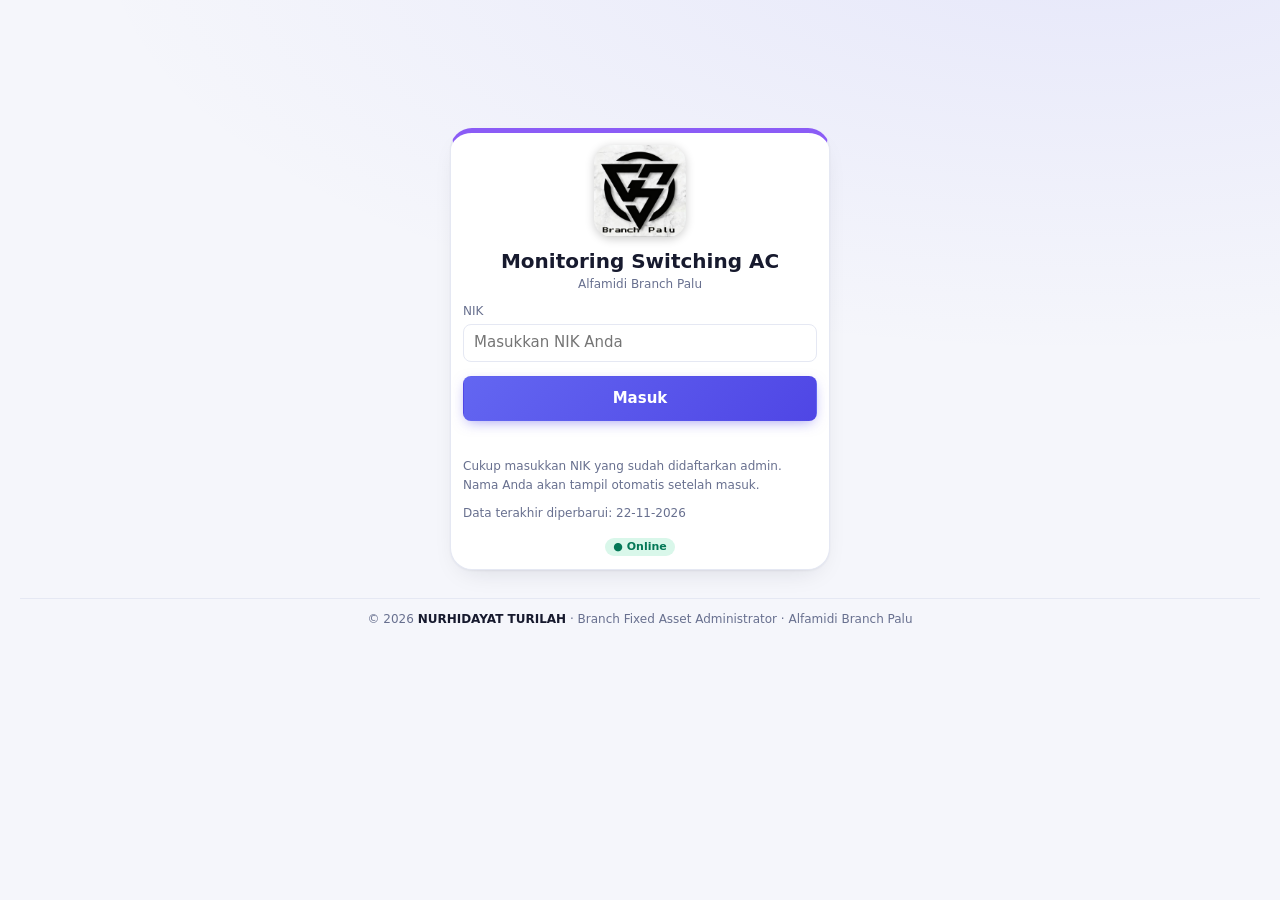
==== index.html @ fd832953 "Add files via upload update" ====
<!doctype html><html lang="id"><head><meta charset="utf-8"><meta name="viewport" content="width=device-width, initial-scale=1, viewport-fit=cover"><link rel="icon" href="assets/logo.png"><link rel="manifest" href="manifest.webmanifest"><meta name="theme-color" content="#312e81"><link rel="apple-touch-icon" href="assets/icon-192.png"><link rel="stylesheet" href="assets/style.css"><meta name="robots" content="noindex"><title>Monitoring Switching AC – Alfamidi Palu</title></head><body><div class="w">
<div id="login" class="card login"><img class="logo" src="assets/logo.png" alt="Logo Branch Palu"><h1>Monitoring Switching AC<small>Alfamidi Branch Palu</small></h1>
<label for="nik">NIK</label><input id="nik" inputmode="numeric" autocomplete="username" autocapitalize="off" spellcheck="false" placeholder="Masukkan NIK Anda">
<button id="go">Masuk</button><div class="err" id="err"></div>
<div class="hint" style="margin-top:10px">Cukup masukkan NIK yang sudah didaftarkan admin. Nama Anda akan tampil otomatis setelah masuk.</div>
<div class="hint" id="upd" style="margin-top:6px"></div><div class="bn" id="mode" hidden>🧪 <b>Mode uji coba offline</b>: data dibaca dari berkas <code>data/offline.js</code>, jadi tidak perlu internet.</div>
<div style="text-align:center;margin-top:12px"><span class="net pl g">● Online</span> <button class="s pasang" hidden style="width:auto;margin:0 0 0 6px;padding:3px 10px;font-size:12px">⬇ Pasang aplikasi</button></div></div>
<div id="app" hidden><header><div class="brand"><img class="logo" src="assets/logo.png" alt="Logo Branch Palu"><h1>Monitoring Switching AC<small><span id="who">Alfamidi Branch Palu</span></small></h1></div><div class="ctl"><span class="net pl g">● Online</span><button class="s pasang" hidden>⬇ Pasang</button><select id="bln"></select><select id="thn"></select><button class="s" onclick="location.reload()">Keluar</button></div></header>
<div class="info" id="inf"></div><div class="gf" id="gf"></div><nav class="tabs" id="tb"></nav><main id="mn"></main></div>
<footer class="ft">© 2026 <b>NURHIDAYAT TURILAH</b> · Branch Fixed Asset Administrator · Alfamidi Branch Palu</footer></div>
<script src="assets/pwa.js"></script><script src="assets/lib.js"></script><script src="assets/dashboard.js"></script>
<script>
var IDX=null;function g(id){return document.getElementById(id)}
function setErr(m){g('err').textContent=m||''}
function loadOffline(){return new Promise(function(ok){if(window.OFFLINE)return ok(window.OFFLINE);var s=document.createElement('script');s.src='data/offline.js';s.onload=function(){ok(window.OFFLINE||null)};s.onerror=function(){ok(null)};document.head.appendChild(s)})}
function b64buf(s){var b=atob(s),u=new Uint8Array(b.length);for(var i=0;i<b.length;i++)u[i]=b.charCodeAt(i);return u.buffer}
if(!(window.crypto&&crypto.subtle&&window.CompressionStream))setErr('Browser Anda belum mendukung fitur yang dibutuhkan. Coba buka lewat alamat https:// (GitHub Pages) memakai Chrome, Edge, atau Safari versi terbaru.');
fetch('data/index.json?t='+Date.now()).then(function(r){if(!r.ok)throw 0;return r.json()}).then(function(i){IDX=i;g('upd').textContent='Data terakhir diperbarui: '+i.updated})
 .catch(function(){return loadOffline().then(function(o){IDX={updated:o?o.updated:'-'};if(o){g('mode').hidden=false;g('upd').textContent='Data terakhir diperbarui: '+o.updated}else if(location.protocol==='file:')setErr('Mode file lokal: letakkan data/offline.js (unduh dari halaman admin, tombol Paket uji offline).')})});
async function ambil(id){
 try{var r=await fetch('data/u-'+id+'.bin?t='+Date.now());if(r.status===404)return null;if(r.ok)return r.arrayBuffer()}catch(e){}
 var o=await loadOffline();if(!o)throw new Error(location.protocol==='file:'?'Mode file lokal: letakkan data/offline.js (unduh dari halaman admin, tombol Paket uji offline).':navigator.onLine?'Data belum bisa dimuat. Coba cek sinyal Anda, lalu ulangi sebentar lagi.':'Anda sedang offline, sedangkan NIK ini belum pernah dipakai di perangkat ini. Sambungkan internet sekali untuk login pertama; setelah itu aplikasi bisa dibuka tanpa internet.');
 g('mode').hidden=false;var b=o.files[id];return b?b64buf(b):null}
async function masuk(){
 setErr('');var nik=normNik(g('nik').value);if(!nik){setErr('Masukkan NIK Anda dulu ya.');return}
 g('go').disabled=true;g('go').textContent='Sebentar, sedang memeriksa…';
 try{var uk=await userKey(nik),buf=await ambil(await keyId(uk));
  if(!buf)throw new Error('NIK ini belum terdaftar. Coba cek lagi angkanya, atau minta admin untuk mendaftarkannya dan melakukan Publikasi.');
  var d=await unsealK(buf,uk,'NIK ini belum terdaftar. Coba cek lagi angkanya.');
  try{localStorage.lastNik=nik}catch(e){}
  g('login').hidden=true;g('app').hidden=false;g('who').textContent='Halo, '+d.label+(d.jabatan?' · '+d.jabatan:'')+' · NIK '+nik+' · diperbarui '+((IDX&&IDX.updated)||'-');startDash(d)}
 catch(e){setErr(e.message||'Gagal masuk.')}
 g('go').disabled=false;g('go').textContent='Masuk'}
try{g('nik').value=localStorage.lastNik||''}catch(e){}
g('go').onclick=masuk;g('nik').onkeydown=function(e){if(e.key==='Enter')masuk()};
</script></body></html>
---- assets/style.css ----
:root{--bg:#f3f5f9;--cd:#fff;--tx:#1b2430;--mu:#657084;--bd:#e2e7ef;--pr:#0b5cab;--g:#15803d;--gb:#dcfce7;--y:#a16207;--yb:#fef3c7;--r:#b91c2c;--rb:#fee2e2;--b:#1d4ed8;--bb:#dbeafe;--n:#64748b;--nb:#eef1f6;
color-scheme:light;box-sizing:border-box;padding-top:env(safe-area-inset-top,0px);padding-bottom:env(safe-area-inset-bottom,0px)}
html{scroll-padding-top:env(safe-area-inset-top,0px)}
@media(prefers-color-scheme:dark){:root:not([data-theme=light]){--bg:#0f1520;--cd:#18202d;--tx:#e6ebf3;--mu:#9aa6ba;--bd:#2a3445;--pr:#6db0ff;--g:#4ade80;--gb:#14351f;--y:#fbbf24;--yb:#3a2d0c;--r:#fca5a5;--rb:#3d1519;--b:#93c5fd;--bb:#172a4a;--n:#9aa6ba;--nb:#222b3a;color-scheme:dark}}
:root[data-theme=dark]{--bg:#0f1520;--cd:#18202d;--tx:#e6ebf3;--mu:#9aa6ba;--bd:#2a3445;--pr:#6db0ff;--g:#4ade80;--gb:#14351f;--y:#fbbf24;--yb:#3a2d0c;--r:#fca5a5;--rb:#3d1519;--b:#93c5fd;--bb:#172a4a;--n:#9aa6ba;--nb:#222b3a;color-scheme:dark}
*{box-sizing:border-box}body{margin:0;background:var(--bg);color:var(--tx);font:14px/1.45 system-ui,-apple-system,"Segoe UI",Roboto,sans-serif}
.w{max-width:1280px;margin:0 auto;padding:16px}
header{display:flex;flex-wrap:wrap;gap:12px;align-items:center;justify-content:space-between;margin-bottom:12px}
h1{font-size:20px;margin:0}h1 small{display:block;font-size:12px;font-weight:400;color:var(--mu)}
h2{font-size:15px;margin:22px 0 8px}
.ctl{display:flex;flex-wrap:wrap;gap:8px;align-items:center}
select,input,button,.btn{font:inherit;color:var(--tx);background:var(--cd);border:1px solid var(--bd);border-radius:8px;padding:7px 10px}
button,.btn{cursor:pointer;background:var(--pr);color:#fff;border-color:var(--pr);font-weight:600}
[data-theme=dark] button,[data-theme=dark] .btn{color:#06101f}
@media(prefers-color-scheme:dark){:root:not([data-theme=light]) button,:root:not([data-theme=light]) .btn{color:#06101f}}
button.s{background:var(--cd);color:var(--tx);border-color:var(--bd);font-weight:400}
.info{background:var(--cd);border:1px solid var(--bd);border-radius:10px;padding:10px 12px;color:var(--mu);margin-bottom:12px}
.info b{color:var(--tx)}
.tabs{display:flex;gap:4px;overflow-x:auto;border-bottom:1px solid var(--bd);margin-bottom:14px}
.tabs button{background:none;border:0;border-bottom:3px solid transparent;border-radius:0;color:var(--mu);padding:9px 14px;white-space:nowrap}
.tabs button.on{color:var(--pr);border-bottom-color:var(--pr)}
.kp{display:grid;grid-template-columns:repeat(auto-fit,minmax(150px,1fr));gap:10px}
.k{background:var(--cd);border:1px solid var(--bd);border-radius:12px;padding:12px;border-top:4px solid var(--n)}
.k.g{border-top-color:var(--g)}.k.y{border-top-color:var(--y)}.k.r{border-top-color:var(--r)}.k.b{border-top-color:var(--b)}
.k span{font-size:12px;color:var(--mu)}.k strong{display:block;font-size:26px;line-height:1.2}.k em{font-style:normal;font-size:11px;color:var(--mu)}
.card{background:var(--cd);border:1px solid var(--bd);border-radius:12px;padding:12px}
.sc{overflow-x:auto;background:var(--cd);border:1px solid var(--bd);border-radius:12px}
table{border-collapse:collapse;width:100%;min-width:560px}
th,td{padding:7px 9px;text-align:left;border-bottom:1px solid var(--bd);vertical-align:top}
th{font-size:12px;color:var(--mu);background:var(--nb);white-space:nowrap}
tr:last-child td{border-bottom:0}tr.tot td{font-weight:700;background:var(--nb)}
.pl,.ch{display:inline-block;border-radius:999px;padding:1px 9px;font-size:12px;font-weight:600;white-space:nowrap}
.pl.g,.ch.g{background:var(--gb);color:var(--g)}.pl.y,.ch.y{background:var(--yb);color:var(--y)}.pl.r,.ch.r{background:var(--rb);color:var(--r)}.pl.b,.ch.b{background:var(--bb);color:var(--b)}.pl.n,.ch.n{background:var(--nb);color:var(--n)}
.ch{min-width:34px;text-align:center;border-radius:6px}
.st{display:flex;height:16px;border-radius:8px;overflow:hidden;background:var(--nb)}.st i{display:block}
.lg{display:flex;flex-wrap:wrap;gap:12px;font-size:12px;color:var(--mu);margin-top:6px}.lg i{display:inline-block;width:10px;height:10px;border-radius:3px;margin-right:4px}
.an li{margin:5px 0}.two{display:grid;grid-template-columns:repeat(auto-fit,minmax(320px,1fr));gap:12px}
.fl{display:flex;flex-wrap:wrap;gap:8px;margin-bottom:10px}.fl input{min-width:200px}
.hint{color:var(--mu);font-size:12px;margin:4px 0 10px}
.set{display:grid;grid-template-columns:repeat(auto-fit,minmax(260px,1fr));gap:10px}.set label{display:block;font-size:12px;color:var(--mu)}.set input,.set select{width:100%;margin-top:3px;color:var(--tx)}
svg text{fill:var(--mu);font-size:11px}
.gf{display:grid;grid-template-columns:repeat(auto-fit,minmax(150px,1fr));gap:8px;margin-bottom:12px;background:var(--cd);border:1px solid var(--bd);border-radius:10px;padding:10px}.gf label{font-size:11px;color:var(--mu)}.gf select{width:100%;margin-top:2px}
th[data-sort]{cursor:pointer;user-select:none}th.as::after{content:" ▲"}th.ds::after{content:" ▼"}
tbody tr[data-code]{cursor:pointer}tbody tr[data-code]:hover{background:var(--nb)}
.mod{position:fixed;inset:0;background:#0008;display:flex;align-items:flex-end;justify-content:center;z-index:20}.mod>div{background:var(--bg);width:min(900px,100%);max-height:88vh;overflow:auto;border-radius:16px 16px 0 0;padding:16px 16px calc(16px + env(safe-area-inset-bottom,0px))}
@media(max-width:700px){.w{padding:10px}h1{font-size:17px}.ctl>*{flex:1 1 45%;text-align:center}.tabs button{padding:11px 12px}.k strong{font-size:22px}.kp{grid-template-columns:repeat(2,1fr)}.two{grid-template-columns:1fr}
.sc{border:0;background:none;overflow:visible}table{min-width:0}table,thead,tbody,tr,td{display:block}thead{display:none}
tr{background:var(--cd);border:1px solid var(--bd);border-radius:10px;margin-bottom:8px;padding:6px 10px}td{border:0;padding:3px 0;display:flex;justify-content:space-between;gap:12px;text-align:right}td::before{content:attr(data-l);color:var(--mu);font-size:12px;text-align:left;flex:0 0 42%}tr.tot{background:var(--nb)}.fl select,.fl input{flex:1 1 45%}}

.login{max-width:380px;margin:12vh auto 0}.login label{display:block;font-size:12px;color:var(--mu);margin:10px 0 3px}.login select,.login input{width:100%}.login button{width:100%;margin-top:14px;padding:11px}
.err{color:var(--r);font-size:13px;min-height:18px;margin-top:8px}
details.card{margin-bottom:14px}details summary{cursor:pointer;font-weight:600}.row{display:grid;grid-template-columns:repeat(auto-fit,minmax(220px,1fr));gap:10px;margin:10px 0}.row label{font-size:12px;color:var(--mu)}.row input{width:100%;margin-top:3px}
pre#log{background:var(--nb);border-radius:8px;padding:8px;max-height:180px;overflow:auto;font-size:12px;white-space:pre-wrap}

/* ===== Tema Branch Palu: biru-navy + teal, aksen amber ===== */
:root{--bg:#eef3f8;--cd:#fff;--tx:#12263f;--mu:#5a6b80;--bd:#dbe4ee;--pr:#0e7490;--nb:#eaf1f7;--hd:linear-gradient(115deg,#0a1a33,#0f3358 55%,#0e7490)}
@media(prefers-color-scheme:dark){:root:not([data-theme=light]){--bg:#0a111d;--cd:#121c2d;--tx:#e5edf7;--mu:#93a4bb;--bd:#22304a;--pr:#38bdf8;--nb:#192639;--hd:linear-gradient(115deg,#060d19,#0b2540 55%,#0b5a73)}}
body{background:var(--bg) linear-gradient(180deg,rgba(14,116,144,.10),transparent 280px) no-repeat}
header{background:var(--hd);color:#fff;border-radius:16px;padding:14px 16px;box-shadow:0 6px 18px rgba(10,26,51,.18)}
header h1{color:#fff}header h1 small{color:#b9d3e6}
header select{background:#fff;color:#12263f;border-color:transparent}
header button.s{background:rgba(255,255,255,.14);color:#fff;border-color:rgba(255,255,255,.4)}
.brand{display:flex;gap:12px;align-items:center}.logo{width:54px;height:54px;border-radius:12px;background:#fff;object-fit:cover;box-shadow:0 0 0 2px rgba(255,255,255,.4);flex:none}
.tabs{border-bottom:0;gap:6px;padding:2px 0 8px}
.tabs button{border:1px solid var(--bd);border-radius:999px;background:var(--cd);color:var(--tx);padding:7px 14px}
.tabs button.on{background:var(--pr);color:#fff;border-color:var(--pr)}
@media(prefers-color-scheme:dark){:root:not([data-theme=light]) .tabs button.on{color:#06101f}}
.k,.card,.sc,.info,.gf{box-shadow:0 1px 3px rgba(18,38,63,.07)}
.k strong{color:var(--tx)}h2{color:var(--pr);border-left:4px solid #f59e0b;padding-left:8px}
th{background:var(--nb);color:var(--tx)}
button,.btn{box-shadow:0 1px 2px rgba(0,0,0,.15)}
textarea{font:inherit;color:var(--tx);background:var(--cd);border:1px solid var(--bd);border-radius:8px;padding:8px}
.bn{background:var(--yb);color:var(--tx);border:1px solid var(--y);border-left-width:5px;border-radius:10px;padding:10px 12px;margin:8px 0 12px}.bn hr{border:0;border-top:1px dashed var(--y)}
.ft{text-align:center;color:var(--mu);font-size:12px;margin:28px 0 8px;padding-top:12px;border-top:1px solid var(--bd)}.ft b{color:var(--tx)}
.login{border-top:5px solid #f59e0b}.login .logo{width:92px;height:92px;display:block;margin:0 auto 10px;border-radius:18px;box-shadow:0 2px 10px rgba(0,0,0,.2)}.login h1{text-align:center}.login h1 small{text-align:center}
.pw{position:relative}.pw button{position:absolute;right:4px;top:3px;width:auto;margin:0;padding:6px 10px;background:none;color:var(--pr);box-shadow:none;border:0}
@media(max-width:700px){header .brand{width:100%}header .ctl{width:100%}}

.ac{display:grid;grid-template-columns:1fr 1.5fr 1fr auto;gap:8px;align-items:end;padding:10px;border:1px solid var(--bd);border-radius:10px;margin:8px 0;background:var(--nb)}.ac label{font-size:11px;color:var(--mu);display:block}.ac input{width:100%}.ac .fl{margin:0}
@media(max-width:700px){.ac{grid-template-columns:1fr}}

/* ===== Responsif semua ukuran layar ===== */
html{-webkit-text-size-adjust:100%;text-size-adjust:100%}
body{font-size:clamp(13px,.3vw + 12px,15px)}
.w{max-width:1480px;padding:clamp(10px,2vw,20px);padding-left:max(clamp(10px,2vw,20px),env(safe-area-inset-left));padding-right:max(clamp(10px,2vw,20px),env(safe-area-inset-right))}
@media(min-width:1500px){body{font-size:16px}}
@media(min-width:701px) and (max-width:1100px){th,td{padding:6px 7px;font-size:13px}.two{grid-template-columns:1fr}}
@media(max-width:420px){h1{font-size:16px}.logo{width:44px;height:44px}.k{padding:9px}.k strong{font-size:20px}.tabs button{padding:8px 11px;font-size:13px}.gf{grid-template-columns:1fr 1fr}}
@media(pointer:coarse){button,select,input,.btn{min-height:44px}.tabs button{min-height:40px}}
@media(max-height:480px) and (orientation:landscape){header{padding:8px 12px}.login{margin:2vh auto 0}.mod>div{max-height:94vh}}
.mod>div{max-height:88vh;max-height:88dvh}.net{font-size:11px;padding:1px 8px}
@media print{.tabs,.gf,.ctl,.ft,.fl,.pasang,button{display:none!important}body{background:#fff}header{box-shadow:none}.sc{overflow:visible}}
@media(prefers-reduced-motion:reduce){*{transition:none!important;animation:none!important}}

.ac{grid-template-columns:1.2fr .9fr 1.1fr 1.5fr auto}
@media(max-width:1100px){.ac{grid-template-columns:1fr 1fr}.ac .fl{grid-column:1/-1}}
@media(max-width:700px){.ac{grid-template-columns:1fr}}

/* ===== Panel admin modern ===== */
.row label.btn,label.btn{color:#fff;font-size:inherit;margin:0}
@media(prefers-color-scheme:dark){:root:not([data-theme=light]) .row label.btn,:root:not([data-theme=light]) label.btn{color:#06101f}}
label.btn.alt{background:var(--cd);color:var(--tx)!important;border-color:var(--bd);font-weight:500}
.stats{display:grid;grid-template-columns:repeat(auto-fit,minmax(210px,1fr));gap:12px;margin-bottom:14px}
.stat{display:flex;gap:12px;align-items:center;background:var(--cd);border:1px solid var(--bd);border-radius:14px;padding:12px 14px;box-shadow:0 1px 3px rgba(18,38,63,.07)}
.stat .ic{font-size:22px;width:46px;height:46px;flex:none;border-radius:12px;display:grid;place-items:center;background:linear-gradient(135deg,rgba(14,116,144,.18),rgba(245,158,11,.22))}
.stat small{display:block;color:var(--mu);font-size:11px;text-transform:uppercase;letter-spacing:.05em}.stat b{display:block;font-size:17px;line-height:1.25;word-break:break-word}.stat em{font-style:normal;font-size:11px;color:var(--mu)}
.pnav{display:flex;gap:4px;overflow-x:auto;padding:6px;background:var(--cd);border:1px solid var(--bd);border-radius:14px;margin-bottom:14px;box-shadow:0 1px 3px rgba(18,38,63,.07)}
.pnav button{background:none;color:var(--mu);border:0;border-radius:10px;padding:10px 16px;white-space:nowrap;box-shadow:none;font-weight:600}
.pnav button:hover{background:var(--nb)}.pnav button.on{background:var(--pr);color:#fff;box-shadow:0 2px 8px rgba(14,116,144,.35)}
@media(prefers-color-scheme:dark){:root:not([data-theme=light]) .pnav button.on{color:#06101f}}
.panel{background:var(--cd);border:1px solid var(--bd);border-radius:16px;padding:18px;margin-bottom:14px;box-shadow:0 1px 3px rgba(18,38,63,.07)}.panel h2{margin-top:0}
.drop{display:flex;flex-direction:column;align-items:center;gap:6px;text-align:center;border:2px dashed var(--pr);border-radius:16px;padding:36px 16px;cursor:pointer;background:var(--nb);transition:background .15s,transform .15s}
.drop:hover,.drop.over{background:rgba(14,116,144,.14);transform:translateY(-1px)}.drop .big{font-size:40px;line-height:1}.drop b{font-size:16px;color:var(--tx)}.drop small{color:var(--mu)}
.chk{list-style:none;margin:8px 0 0;padding:0}.chk li{display:flex;gap:8px;padding:8px 0;border-bottom:1px solid var(--bd)}.chk li:last-child{border:0}
.gf input[type=search]{width:100%;margin-top:2px}.gc{display:flex;gap:10px;align-items:end;flex-wrap:wrap;grid-column:1/-1;color:var(--mu);font-size:12px}
@media(min-width:900px){.gc{grid-column:auto}}
@media(max-width:700px){.pnav button{padding:9px 12px}.stat{padding:10px}.panel{padding:14px}.drop{padding:26px 12px}}

/* ===== Palet 2026: indigo-violet + teal, permukaan lembut, kartu "bento" ===== */
:root{--bg:#f5f6fb;--cd:#fff;--tx:#171a2e;--mu:#68708f;--bd:#e5e8f3;--pr:#4f46e5;--nb:#eff1fa;
--g:#047857;--gb:#d9f7ea;--y:#b45309;--yb:#fdf0cf;--r:#be123c;--rb:#ffe3e8;--b:#4338ca;--bb:#e3e7ff;--n:#667085;
--hd:radial-gradient(900px 320px at 8% -50%,rgba(167,139,250,.6),transparent),radial-gradient(700px 260px at 100% 0,rgba(45,212,191,.38),transparent),linear-gradient(120deg,#1e1b4b,#312e81 62%,#3730a3);
--sh:0 1px 2px rgba(23,26,46,.05),0 10px 28px -14px rgba(23,26,46,.18)}
@media(prefers-color-scheme:dark){:root:not([data-theme=light]){--bg:#0b0d1a;--cd:#13162a;--tx:#e9ebf8;--mu:#9aa0c0;--bd:#252a47;--pr:#818cf8;--nb:#1a1e37;
--g:#34d399;--gb:#0e3a2c;--y:#fbbf24;--yb:#3a2b0a;--r:#fb7185;--rb:#451326;--b:#a5b4fc;--bb:#222a5e;--n:#9aa0c0;
--hd:radial-gradient(900px 320px at 8% -50%,rgba(129,140,248,.4),transparent),radial-gradient(700px 260px at 100% 0,rgba(45,212,191,.22),transparent),linear-gradient(120deg,#0b0d1a,#1b1a47 62%,#26236b);--sh:0 10px 28px -14px rgba(0,0,0,.6)}}
body{background:var(--bg) radial-gradient(1000px 420px at 85% -10%,rgba(99,102,241,.10),transparent) no-repeat;font-family:Inter,"Segoe UI Variable","Segoe UI",system-ui,-apple-system,Roboto,sans-serif;font-variant-numeric:tabular-nums}
header{background:var(--hd);border-radius:22px;box-shadow:var(--sh)}
.card,.sc,.info,.gf,.panel,.stat,.pnav{border-radius:18px;box-shadow:var(--sh)}
.tabs button{border-radius:999px;font-weight:600}.tabs button:hover{border-color:var(--pr)}
.cnt{background:var(--rb);color:var(--r);border-radius:999px;padding:0 7px;font-size:11px;margin-left:6px;font-weight:700}.tabs button.on .cnt{background:rgba(255,255,255,.25);color:inherit}
.k{border:1px solid var(--bd);border-radius:20px;padding:16px 16px 14px 20px;position:relative;overflow:hidden;box-shadow:var(--sh);background:var(--cd)}
.k.g,.k.y,.k.r,.k.b{border-top-color:var(--bd)}
.k::before{content:"";position:absolute;left:0;top:0;bottom:0;width:5px;background:var(--kc,var(--n))}
.k.g{--kc:var(--g);background:linear-gradient(135deg,var(--gb),var(--cd) 62%)}.k.y{--kc:var(--y);background:linear-gradient(135deg,var(--yb),var(--cd) 62%)}.k.r{--kc:var(--r);background:linear-gradient(135deg,var(--rb),var(--cd) 62%)}.k.b{--kc:var(--b)}
.k span{font-weight:600;color:var(--mu);font-size:12.5px}.k strong{font-size:32px;letter-spacing:-.025em;margin:2px 0}.k em{font-size:12px}
.bar{height:7px;border-radius:99px;background:rgba(102,112,133,.18);margin:8px 0 6px;overflow:hidden}.bar i{display:block;height:100%;border-radius:99px;background:var(--kc,var(--pr))}
.kp{gap:14px}.k4{grid-template-columns:repeat(4,minmax(0,1fr))}
@media(max-width:900px){.k4{grid-template-columns:repeat(2,minmax(0,1fr))}.kp{gap:10px}}
h2{color:var(--tx);border-left:0;padding-left:0;display:flex;align-items:center;gap:9px;font-size:16px;letter-spacing:-.01em;margin:26px 0 10px}
h2::before{content:"";width:5px;height:1.05em;border-radius:5px;background:linear-gradient(#6366f1,#2dd4bf)}.panel h2{margin-top:0}
.hint{line-height:1.55}
th{background:var(--nb);color:var(--mu);font-weight:700;letter-spacing:.02em}tbody tr:hover td{background:var(--nb)}
.pl,.ch{font-weight:650}
.btn:not(.alt),#go,#pub,#mw{background-image:linear-gradient(135deg,#6366f1,#4f46e5);border-color:transparent;box-shadow:0 4px 14px -4px rgba(79,70,229,.55)}
@media(prefers-color-scheme:dark){:root:not([data-theme=light]) .btn:not(.alt),:root:not([data-theme=light]) #go,:root:not([data-theme=light]) #pub,:root:not([data-theme=light]) #mw{background-image:linear-gradient(135deg,#a5b4fc,#818cf8);box-shadow:none}}
.pnav button.on{background-image:linear-gradient(135deg,#6366f1,#4f46e5)}
.login{border-top:5px solid #8b5cf6;border-radius:22px}
.drop{border-color:#8b5cf6;background:var(--nb)}.drop:hover,.drop.over{background:rgba(99,102,241,.12)}
.stat .ic{background:linear-gradient(135deg,rgba(99,102,241,.2),rgba(45,212,191,.25))}
.bn{border-radius:14px}

.k2{grid-template-columns:repeat(2,minmax(0,1fr))}
.ctl .net,.ctl .pasang{flex:0 0 auto}
@media(max-width:700px){.gf>div:first-child{grid-column:1/-1}.ctl .net{align-self:center}}
#bln:empty,#thn:empty{display:none}

.seg{display:flex;gap:4px;padding:4px;background:var(--nb);border-radius:12px;margin:4px 0 8px}.seg button{flex:1;margin:0;width:auto;background:none;color:var(--mu);border:0;box-shadow:none;border-radius:9px;padding:8px;font-weight:600}.seg button.on{background:var(--cd);color:var(--tx);box-shadow:0 1px 4px rgba(23,26,46,.15)}
.ac .fl{flex-wrap:wrap;align-items:center}.ac .pl{margin-right:4px}
.kode{font:12px/1.4 ui-monospace,Menlo,Consolas,monospace;word-break:break-all;width:100%}

.split{display:grid;grid-template-columns:minmax(280px,360px) 1fr;gap:20px;align-items:start}@media(max-width:900px){.split{grid-template-columns:1fr}}
.addbox{padding:18px}.addbox h2{margin-top:0}.addbox label{display:block;font-size:12.5px;color:var(--mu);margin:14px 0 5px;font-weight:700}.addbox input,.addbox select{width:100%}.addbox .fl{margin-top:16px}
.split .ac{grid-template-columns:1fr 1fr;gap:10px 12px}.split .ac .fl{grid-column:1/-1}
@media(max-width:560px){.split .ac{grid-template-columns:1fr}}

.split .ac .wide{grid-column:1/-1}

/* ===== Set ikon duotone (indigo -> teal) ===== */
.sprite{position:absolute;width:0;height:0;overflow:hidden}.sprite .a{fill:currentColor;fill-opacity:.2;stroke:none}
.i{width:20px;height:20px;fill:none;stroke:url(#gic);stroke-width:1.8;stroke-linecap:round;stroke-linejoin:round;flex:none;color:#6366f1}
.stat .ic{width:50px;height:50px;border-radius:16px;background:radial-gradient(circle at 28% 18%,rgba(255,255,255,.75),transparent 62%),linear-gradient(135deg,rgba(99,102,241,.18),rgba(20,184,166,.24));box-shadow:inset 0 0 0 1px rgba(99,102,241,.22)}
.stat .ic .i{width:28px;height:28px}
.pnav button .i{width:19px;height:19px;margin-right:7px;vertical-align:-4px}.pnav button.on .i{stroke:#fff;color:#fff}
.drop .i{width:50px;height:50px;margin-bottom:2px}
.chk li{align-items:flex-start}.chk .i{width:21px;height:21px;margin-top:0}.chk .i.ok{stroke:var(--g);color:var(--g)}.chk .i.warn{stroke:var(--y);color:var(--y)}
@media(prefers-color-scheme:dark){:root:not([data-theme=light]) .stat .ic{background:radial-gradient(circle at 28% 18%,rgba(255,255,255,.12),transparent 62%),linear-gradient(135deg,rgba(129,140,248,.2),rgba(45,212,191,.2))}:root:not([data-theme=light]) .pnav button.on .i{stroke:#06101f;color:#06101f}}

#pub .i{stroke:#fff;color:#fff;margin-right:7px;vertical-align:-4px}
@media(prefers-color-scheme:dark){:root:not([data-theme=light]) #pub .i{stroke:#06101f;color:#06101f}}

.who{min-height:24px;margin:8px 0 0}input[readonly]{background:var(--nb);color:var(--tx)}
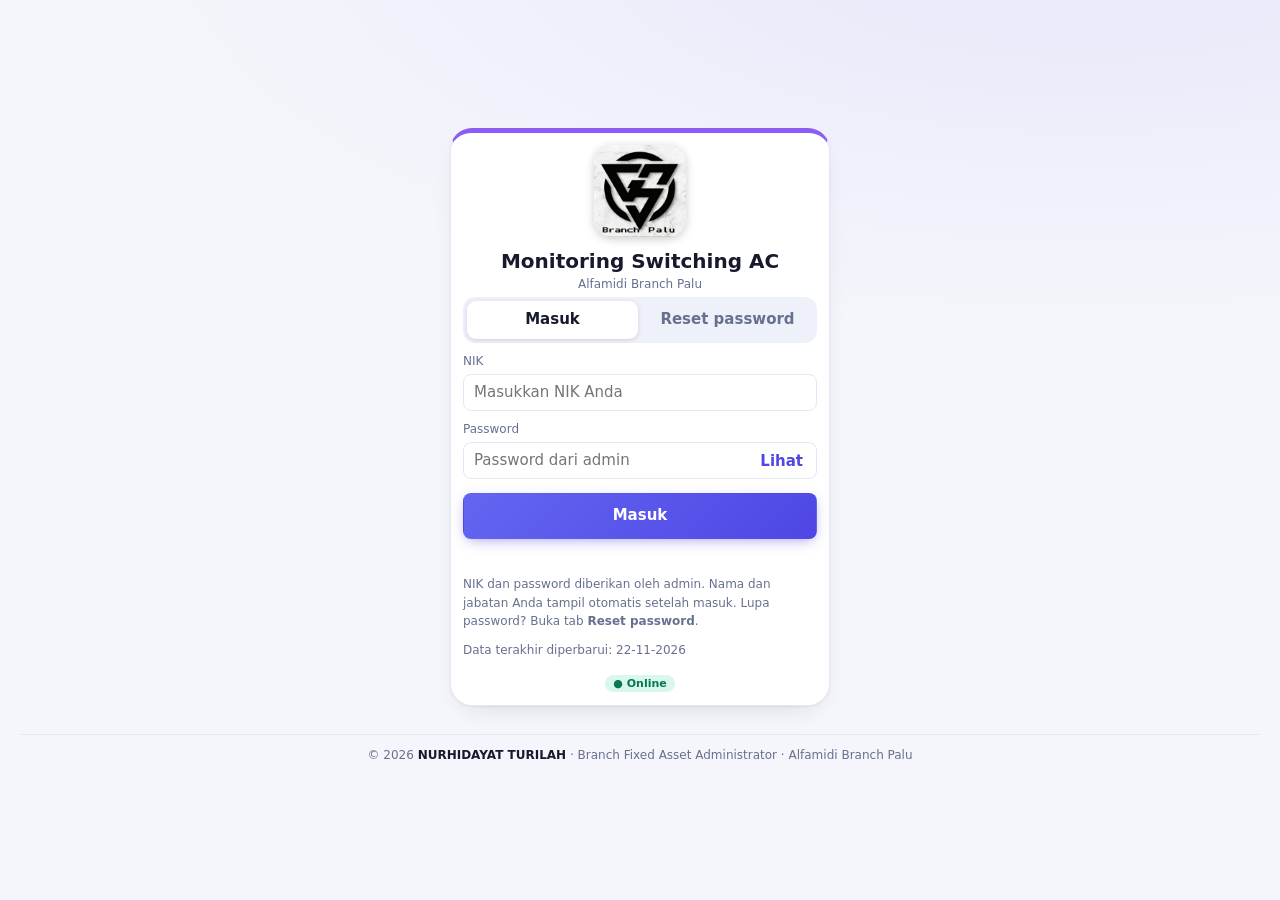
==== commit ad0c0140: "v2.01 update data" ====
--- a/index.html
+++ b/index.html
@@ -1,9 +1,19 @@
 <!doctype html><html lang="id"><head><meta charset="utf-8"><meta name="viewport" content="width=device-width, initial-scale=1, viewport-fit=cover"><link rel="icon" href="assets/logo.png"><link rel="manifest" href="manifest.webmanifest"><meta name="theme-color" content="#312e81"><link rel="apple-touch-icon" href="assets/icon-192.png"><link rel="stylesheet" href="assets/style.css"><meta name="robots" content="noindex"><title>Monitoring Switching AC – Alfamidi Palu</title></head><body><div class="w">
 <div id="login" class="card login"><img class="logo" src="assets/logo.png" alt="Logo Branch Palu"><h1>Monitoring Switching AC<small>Alfamidi Branch Palu</small></h1>
-<label for="nik">NIK</label><input id="nik" inputmode="numeric" autocomplete="username" autocapitalize="off" spellcheck="false" placeholder="Masukkan NIK Anda">
+<div class="seg"><button type="button" id="tm" class="on">Masuk</button><button type="button" id="tn">Reset password</button></div>
+<div id="fm"><label for="nik">NIK</label><input id="nik" inputmode="numeric" autocomplete="username" autocapitalize="off" spellcheck="false" placeholder="Masukkan NIK Anda">
+<label for="code">Password</label><div class="pw"><input id="code" type="password" autocomplete="current-password" autocapitalize="off" spellcheck="false" placeholder="Password dari admin"><button type="button" id="eye">Lihat</button></div>
 <button id="go">Masuk</button><div class="err" id="err"></div>
-<div class="hint" style="margin-top:10px">Cukup masukkan NIK yang sudah didaftarkan admin. Nama Anda akan tampil otomatis setelah masuk.</div>
-<div class="hint" id="upd" style="margin-top:6px"></div><div class="bn" id="mode" hidden>🧪 <b>Mode uji coba offline</b>: data dibaca dari berkas <code>data/offline.js</code>, jadi tidak perlu internet.</div>
+<div class="hint" style="margin-top:10px">NIK dan password diberikan oleh admin. Nama dan jabatan Anda tampil otomatis setelah masuk. Lupa password? Buka tab <b>Reset password</b>.</div></div>
+<div id="fb" hidden><div class="hint">Lupa atau ingin mengganti password? Pilih password baru Anda di bawah, lalu kirim <b>kode</b> yang muncul ke admin. Setelah admin mengonfirmasi, Anda bisa masuk dengan password baru tersebut.</div>
+<label for="nik2">NIK</label><input id="nik2" inputmode="numeric" autocomplete="off" autocapitalize="off" spellcheck="false">
+<label for="pw0">Password lama <span style="font-weight:400">(isi bila masih ingat, membantu admin memverifikasi)</span></label><input id="pw0" type="password" autocomplete="current-password" spellcheck="false">
+<label for="pw1">Password baru (minimal 8 karakter)</label><input id="pw1" type="password" autocomplete="new-password" spellcheck="false">
+<label for="pw2">Ulangi password baru</label><input id="pw2" type="password" autocomplete="new-password" spellcheck="false">
+<button id="mk">Buat kode permintaan reset</button><div class="err" id="err2"></div>
+<div id="kd" hidden><label for="kode">Kode permintaan</label><textarea id="kode" class="kode" rows="5" readonly></textarea><div class="fl" style="margin-top:8px"><button id="kc" style="margin:0">Salin kode</button><button class="s" id="kw" style="margin:0">Kirim lewat WhatsApp</button></div>
+<div class="hint" style="margin-top:8px">Password baru Anda <b>tidak ikut terkirim</b>; kode ini hanya bisa dibuka oleh admin. Password lama tetap berlaku sampai admin mengonfirmasi. Ingat baik-baik password baru Anda, karena admin tidak bisa melihatnya.</div></div></div>
+<div class="hint" id="upd" style="margin-top:10px"></div><div class="bn" id="mode" hidden>🧪 <b>Mode uji coba offline</b>: data dibaca dari berkas <code>data/offline.js</code>, jadi tidak perlu internet.</div>
 <div style="text-align:center;margin-top:12px"><span class="net pl g">● Online</span> <button class="s pasang" hidden style="width:auto;margin:0 0 0 6px;padding:3px 10px;font-size:12px">⬇ Pasang aplikasi</button></div></div>
 <div id="app" hidden><header><div class="brand"><img class="logo" src="assets/logo.png" alt="Logo Branch Palu"><h1>Monitoring Switching AC<small><span id="who">Alfamidi Branch Palu</span></small></h1></div><div class="ctl"><span class="net pl g">● Online</span><button class="s pasang" hidden>⬇ Pasang</button><select id="bln"></select><select id="thn"></select><button class="s" onclick="location.reload()">Keluar</button></div></header>
 <div class="info" id="inf"></div><div class="gf" id="gf"></div><nav class="tabs" id="tb"></nav><main id="mn"></main></div>
@@ -11,26 +21,44 @@
 <script src="assets/pwa.js"></script><script src="assets/lib.js"></script><script src="assets/dashboard.js"></script>
 <script>
 var IDX=null;function g(id){return document.getElementById(id)}
-function setErr(m){g('err').textContent=m||''}
+function setErr(m,id){g(id||'err').textContent=m||''}
 function loadOffline(){return new Promise(function(ok){if(window.OFFLINE)return ok(window.OFFLINE);var s=document.createElement('script');s.src='data/offline.js';s.onload=function(){ok(window.OFFLINE||null)};s.onerror=function(){ok(null)};document.head.appendChild(s)})}
 function b64buf(s){var b=atob(s),u=new Uint8Array(b.length);for(var i=0;i<b.length;i++)u[i]=b.charCodeAt(i);return u.buffer}
 if(!(window.crypto&&crypto.subtle&&window.CompressionStream))setErr('Browser Anda belum mendukung fitur yang dibutuhkan. Coba buka lewat alamat https:// (GitHub Pages) memakai Chrome, Edge, atau Safari versi terbaru.');
 fetch('data/index.json?t='+Date.now()).then(function(r){if(!r.ok)throw 0;return r.json()}).then(function(i){IDX=i;g('upd').textContent='Data terakhir diperbarui: '+i.updated})
  .catch(function(){return loadOffline().then(function(o){IDX={updated:o?o.updated:'-'};if(o){g('mode').hidden=false;g('upd').textContent='Data terakhir diperbarui: '+o.updated}else if(location.protocol==='file:')setErr('Mode file lokal: letakkan data/offline.js (unduh dari halaman admin, tombol Paket uji offline).')})});
+function gantiTab(m){g('fm').hidden=m!=='m';g('fb').hidden=m==='m';g('tm').className=m==='m'?'on':'';g('tn').className=m==='m'?'':'on'}
+g('tm').onclick=function(){gantiTab('m')};g('tn').onclick=function(){gantiTab('n');if(!g('nik2').value)g('nik2').value=g('nik').value};
+g('eye').onclick=function(){var p=g('code');p.type=p.type==='password'?'text':'password';this.textContent=p.type==='password'?'Lihat':'Sembunyi'};
 async function ambil(id){
  try{var r=await fetch('data/u-'+id+'.bin?t='+Date.now());if(r.status===404)return null;if(r.ok)return r.arrayBuffer()}catch(e){}
- var o=await loadOffline();if(!o)throw new Error(location.protocol==='file:'?'Mode file lokal: letakkan data/offline.js (unduh dari halaman admin, tombol Paket uji offline).':navigator.onLine?'Data belum bisa dimuat. Coba cek sinyal Anda, lalu ulangi sebentar lagi.':'Anda sedang offline, sedangkan NIK ini belum pernah dipakai di perangkat ini. Sambungkan internet sekali untuk login pertama; setelah itu aplikasi bisa dibuka tanpa internet.');
+ var o=await loadOffline();if(!o)throw new Error(location.protocol==='file:'?'Mode file lokal: letakkan data/offline.js (unduh dari halaman admin, tombol Paket uji offline).':navigator.onLine?'Data belum bisa dimuat. Coba cek sinyal Anda, lalu ulangi sebentar lagi.':'Anda sedang offline, sedangkan akun ini belum pernah dipakai di perangkat ini. Sambungkan internet sekali untuk login pertama; setelah itu aplikasi bisa dibuka tanpa internet.');
  g('mode').hidden=false;var b=o.files[id];return b?b64buf(b):null}
 async function masuk(){
- setErr('');var nik=normNik(g('nik').value);if(!nik){setErr('Masukkan NIK Anda dulu ya.');return}
+ setErr('');var nik=normNik(g('nik').value),pw=g('code').value.trim();if(!nik||!pw){setErr('Isi NIK dan password-nya dulu ya.');return}
  g('go').disabled=true;g('go').textContent='Sebentar, sedang memeriksa…';
- try{var uk=await userKey(nik),buf=await ambil(await keyId(uk));
-  if(!buf)throw new Error('NIK ini belum terdaftar. Coba cek lagi angkanya, atau minta admin untuk mendaftarkannya dan melakukan Publikasi.');
-  var d=await unsealK(buf,uk,'NIK ini belum terdaftar. Coba cek lagi angkanya.');
+ try{var uk=await userKey(nik,pw),buf=await ambil(await keyId(uk));
+  if(!buf)throw new Error('NIK atau password-nya belum cocok. Periksa lagi huruf besar-kecilnya. Kalau lupa password, pakai tab Reset password. Akun yang baru ditambahkan admin bisa butuh sekitar 1 menit sebelum aktif.');
+  var d=await unsealK(buf,uk,'NIK atau password-nya belum cocok.');
   try{localStorage.lastNik=nik}catch(e){}
   g('login').hidden=true;g('app').hidden=false;g('who').textContent='Halo, '+d.label+(d.jabatan?' · '+d.jabatan:'')+' · NIK '+nik+' · diperbarui '+((IDX&&IDX.updated)||'-');startDash(d)}
  catch(e){setErr(e.message||'Gagal masuk.')}
  g('go').disabled=false;g('go').textContent='Masuk'}
 try{g('nik').value=localStorage.lastNik||''}catch(e){}
-g('go').onclick=masuk;g('nik').onkeydown=function(e){if(e.key==='Enter')masuk()};
+g('go').onclick=masuk;g('code').onkeydown=g('nik').onkeydown=function(e){if(e.key==='Enter')masuk()};
+g('mk').onclick=async function(){var e='err2';setErr('',e);var nik=normNik(g('nik2').value),p0=g('pw0').value.trim(),p1=g('pw1').value.trim(),p2=g('pw2').value.trim();
+ if(!nik){setErr('NIK-nya diisi dulu ya.',e);return}
+ if(p1.length<8){setErr('Password baru minimal 8 karakter.',e);return}
+ if(p1===nik||/^(.)\1+$/.test(p1)){setErr('Password baru terlalu mudah ditebak. Coba kombinasi huruf dan angka yang lain.',e);return}
+ if(p0&&p1===p0){setErr('Password baru harus berbeda dari yang lama.',e);return}
+ if(p1!==p2){setErr('Pengulangan password baru belum sama.',e);return}
+ if(!IDX||!IDX.pub){setErr(navigator.onLine?'Fitur reset belum aktif. Silakan minta admin menambahkan atau mempublikasikan akun terlebih dahulu.':'Butuh internet untuk membuat kode permintaan.',e);return}
+ this.disabled=true;this.textContent='Sebentar, sedang menyiapkan…';
+ try{var oid='';
+  if(p0){var old=await userKey(nik,p0);oid=await keyId(old);if(!(await ambil(oid))){setErr('Password lama belum cocok. Kosongkan kolom password lama kalau Anda lupa.',e);this.disabled=false;this.textContent='Buat kode permintaan reset';return}}
+  var uk=await userKey(nik,p1);g('kode').value=await buatPengajuan(nik,uk,IDX.pub,oid);g('kd').hidden=false;g('pw0').value='';g('pw1').value='';g('pw2').value=''}
+ catch(x){setErr('Kode belum berhasil dibuat: '+x.message,e)}
+ this.disabled=false;this.textContent='Buat kode permintaan reset'};
+g('kc').onclick=function(){var v=g('kode').value;(navigator.clipboard?navigator.clipboard.writeText(v):Promise.reject()).then(function(){alert('Kode sudah disalin.')},function(){g('kode').select();alert('Tekan Ctrl+C (atau tahan lalu pilih Salin) untuk menyalin kode.')})};
+g('kw').onclick=function(){window.open('https://wa.me/?text='+encodeURIComponent('Halo Admin, saya mengajukan reset password akun Monitoring Switching AC.\nNIK: '+normNik(g('nik2').value)+'\nKode permintaan:\n'+g('kode').value),'_blank')};
 </script></body></html>
--- a/assets/style.css
+++ b/assets/style.css
@@ -181,3 +181,5 @@
 @media(prefers-color-scheme:dark){:root:not([data-theme=light]) #pub .i{stroke:#06101f;color:#06101f}}
 
 .who{min-height:24px;margin:8px 0 0}input[readonly]{background:var(--nb);color:var(--tx)}
+
+.ac .hint.wide{margin:0}.ac .hint.wide:empty{display:none}
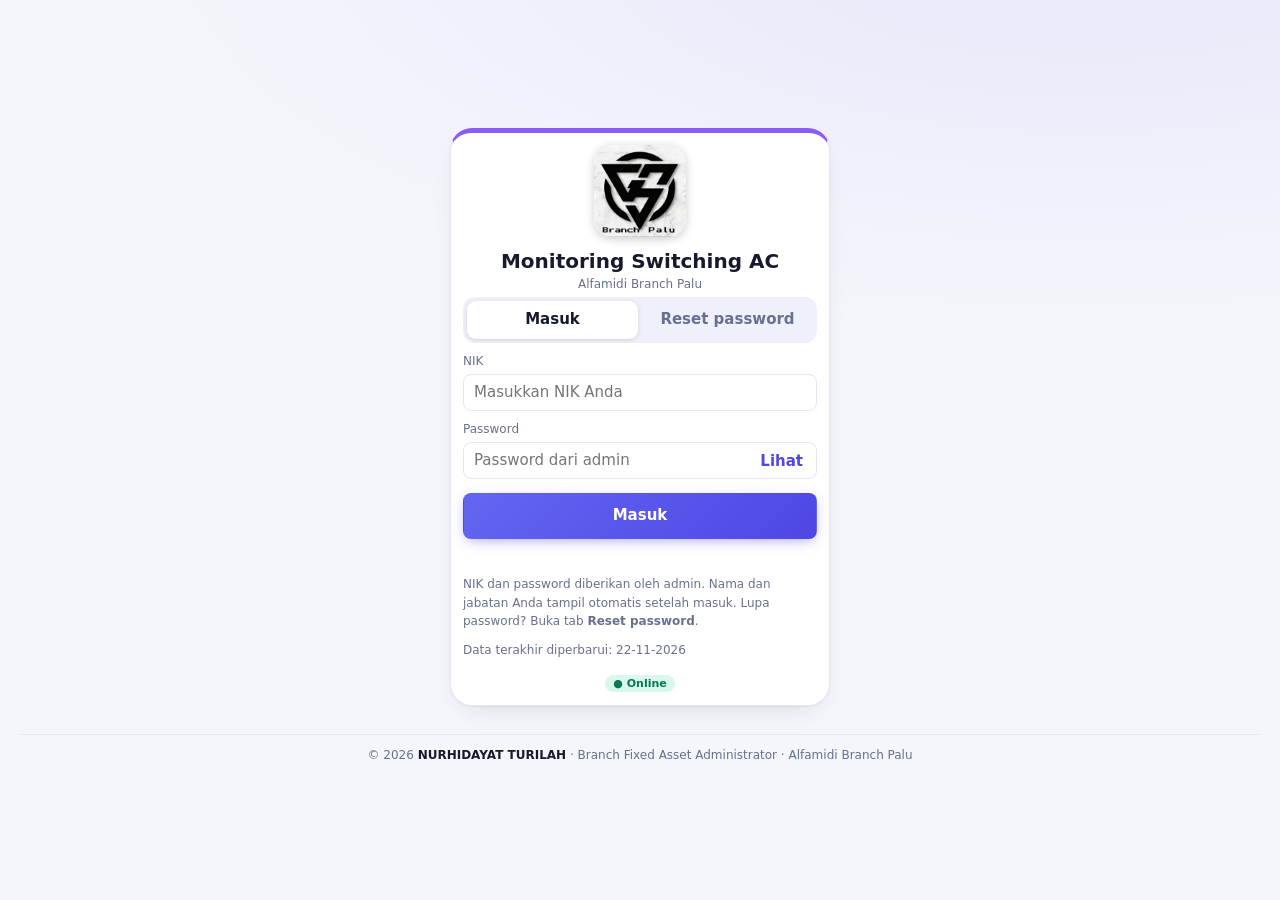
==== commit dec42bfc: "V2.02 UPDATE DATA" ====
--- a/index.html
+++ b/index.html
@@ -30,15 +30,17 @@
 function gantiTab(m){g('fm').hidden=m!=='m';g('fb').hidden=m==='m';g('tm').className=m==='m'?'on':'';g('tn').className=m==='m'?'':'on'}
 g('tm').onclick=function(){gantiTab('m')};g('tn').onclick=function(){gantiTab('n');if(!g('nik2').value)g('nik2').value=g('nik').value};
 g('eye').onclick=function(){var p=g('code');p.type=p.type==='password'?'text':'password';this.textContent=p.type==='password'?'Lihat':'Sembunyi'};
+async function dariGitHub(id){var h=location.hostname;if(!/\.github\.io$/i.test(h))return null;var o=h.split('.')[0],s=location.pathname.split('/')[1],rp=(!s||/\.html?$/i.test(s))?h:s;
+ try{var r=await fetch('https://api.github.com/repos/'+o+'/'+rp+'/contents/data/u-'+id+'.bin',{headers:{Accept:'application/vnd.github.raw'}});if(r.ok)return r.arrayBuffer()}catch(e){}return null}
 async function ambil(id){
- try{var r=await fetch('data/u-'+id+'.bin?t='+Date.now());if(r.status===404)return null;if(r.ok)return r.arrayBuffer()}catch(e){}
+ try{var r=await fetch('data/u-'+id+'.bin?t='+Date.now());if(r.ok)return r.arrayBuffer();if(r.status===404)return await dariGitHub(id)}catch(e){}
  var o=await loadOffline();if(!o)throw new Error(location.protocol==='file:'?'Mode file lokal: letakkan data/offline.js (unduh dari halaman admin, tombol Paket uji offline).':navigator.onLine?'Data belum bisa dimuat. Coba cek sinyal Anda, lalu ulangi sebentar lagi.':'Anda sedang offline, sedangkan akun ini belum pernah dipakai di perangkat ini. Sambungkan internet sekali untuk login pertama; setelah itu aplikasi bisa dibuka tanpa internet.');
  g('mode').hidden=false;var b=o.files[id];return b?b64buf(b):null}
 async function masuk(){
  setErr('');var nik=normNik(g('nik').value),pw=g('code').value.trim();if(!nik||!pw){setErr('Isi NIK dan password-nya dulu ya.');return}
  g('go').disabled=true;g('go').textContent='Sebentar, sedang memeriksa…';
  try{var uk=await userKey(nik,pw),buf=await ambil(await keyId(uk));
-  if(!buf)throw new Error('NIK atau password-nya belum cocok. Periksa lagi huruf besar-kecilnya. Kalau lupa password, pakai tab Reset password. Akun yang baru ditambahkan admin bisa butuh sekitar 1 menit sebelum aktif.');
+  if(!buf)throw new Error('NIK atau password-nya belum cocok. Periksa lagi huruf besar-kecilnya. Kalau lupa password, pakai tab Reset password. Kalau akun Anda baru ditambahkan, hubungi admin untuk memastikan akunnya sudah aktif.');
   var d=await unsealK(buf,uk,'NIK atau password-nya belum cocok.');
   try{localStorage.lastNik=nik}catch(e){}
   g('login').hidden=true;g('app').hidden=false;g('who').textContent='Halo, '+d.label+(d.jabatan?' · '+d.jabatan:'')+' · NIK '+nik+' · diperbarui '+((IDX&&IDX.updated)||'-');startDash(d)}
--- a/assets/style.css
+++ b/assets/style.css
@@ -183,3 +183,7 @@
 .who{min-height:24px;margin:8px 0 0}input[readonly]{background:var(--nb);color:var(--tx)}
 
 .ac .hint.wide{margin:0}.ac .hint.wide:empty{display:none}
+
+.conn{padding:14px 16px;margin-bottom:14px}.conn-h{display:flex;gap:12px;align-items:center;flex-wrap:wrap;margin-bottom:8px}
+.conn .row{margin:6px 0}.chkl{display:flex;gap:8px;align-items:center;font-size:12.5px;color:var(--mu);margin:0}.chkl input{width:auto;min-height:0}
+.conn .chkl{display:inline-flex;flex:none;width:auto;gap:8px}.conn .chkl input{width:16px;height:16px;min-height:0;padding:0;margin:0;flex:none}
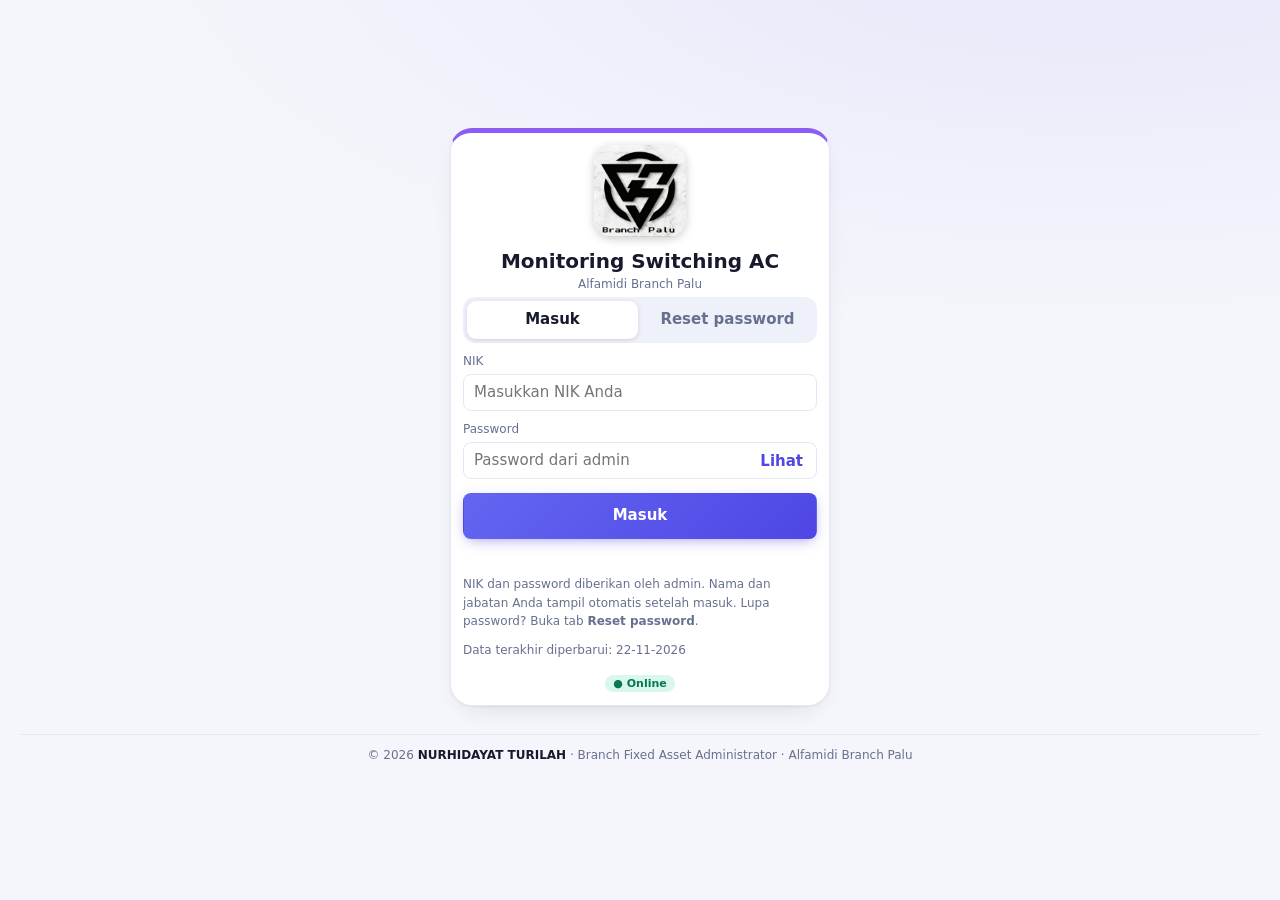
==== commit 3054b7d9: "v2.03 update semua data" ====
--- a/index.html
+++ b/index.html
@@ -15,12 +15,12 @@
 <div class="hint" style="margin-top:8px">Password baru Anda <b>tidak ikut terkirim</b>; kode ini hanya bisa dibuka oleh admin. Password lama tetap berlaku sampai admin mengonfirmasi. Ingat baik-baik password baru Anda, karena admin tidak bisa melihatnya.</div></div></div>
 <div class="hint" id="upd" style="margin-top:10px"></div><div class="bn" id="mode" hidden>🧪 <b>Mode uji coba offline</b>: data dibaca dari berkas <code>data/offline.js</code>, jadi tidak perlu internet.</div>
 <div style="text-align:center;margin-top:12px"><span class="net pl g">● Online</span> <button class="s pasang" hidden style="width:auto;margin:0 0 0 6px;padding:3px 10px;font-size:12px">⬇ Pasang aplikasi</button></div></div>
-<div id="app" hidden><header><div class="brand"><img class="logo" src="assets/logo.png" alt="Logo Branch Palu"><h1>Monitoring Switching AC<small><span id="who">Alfamidi Branch Palu</span></small></h1></div><div class="ctl"><span class="net pl g">● Online</span><button class="s pasang" hidden>⬇ Pasang</button><select id="bln"></select><select id="thn"></select><button class="s" onclick="location.reload()">Keluar</button></div></header>
+<div id="app" hidden><header><div class="brand"><img class="logo" src="assets/logo.png" alt="Logo Branch Palu"><h1>Monitoring Switching AC<small><span id="who">Alfamidi Branch Palu</span></small></h1></div><div class="ctl"><span class="avatar" id="av" title="Akun Anda"></span><span class="net pl g">● Online</span><button class="s pasang" hidden>⬇ Pasang</button><select id="bln"></select><select id="thn"></select><button class="s" onclick="location.reload()">Keluar</button></div></header>
 <div class="info" id="inf"></div><div class="gf" id="gf"></div><nav class="tabs" id="tb"></nav><main id="mn"></main></div>
 <footer class="ft">© 2026 <b>NURHIDAYAT TURILAH</b> · Branch Fixed Asset Administrator · Alfamidi Branch Palu</footer></div>
 <script src="assets/pwa.js"></script><script src="assets/lib.js"></script><script src="assets/dashboard.js"></script>
 <script>
-var IDX=null;function g(id){return document.getElementById(id)}
+var IDX=null;applyPrefs();function g(id){return document.getElementById(id)}
 function setErr(m,id){g(id||'err').textContent=m||''}
 function loadOffline(){return new Promise(function(ok){if(window.OFFLINE)return ok(window.OFFLINE);var s=document.createElement('script');s.src='data/offline.js';s.onload=function(){ok(window.OFFLINE||null)};s.onerror=function(){ok(null)};document.head.appendChild(s)})}
 function b64buf(s){var b=atob(s),u=new Uint8Array(b.length);for(var i=0;i<b.length;i++)u[i]=b.charCodeAt(i);return u.buffer}
@@ -43,6 +43,9 @@
   if(!buf)throw new Error('NIK atau password-nya belum cocok. Periksa lagi huruf besar-kecilnya. Kalau lupa password, pakai tab Reset password. Kalau akun Anda baru ditambahkan, hubungi admin untuk memastikan akunnya sudah aktif.');
   var d=await unsealK(buf,uk,'NIK atau password-nya belum cocok.');
   try{localStorage.lastNik=nik}catch(e){}
+  window.USER={nik:nik};window.UPDATED=(IDX&&IDX.updated)||'-';g('av').textContent=inisial(d.label);
+  window.REFRESH=async function(){try{var ri=await fetch('data/index.json?t='+Date.now());if(ri.ok){IDX=await ri.json();window.UPDATED=IDX.updated}}catch(x){}
+   var b2=await ambil(await keyId(uk));if(!b2)throw new Error('Akun Anda tidak ditemukan lagi. Hubungi admin.');var d2=await unsealK(b2,uk,'Data tidak bisa dibuka.');g('who').textContent='Halo, '+d2.label+(d2.jabatan?' · '+d2.jabatan:'')+' · NIK '+nik+' · diperbarui '+window.UPDATED;startDash(d2)};
   g('login').hidden=true;g('app').hidden=false;g('who').textContent='Halo, '+d.label+(d.jabatan?' · '+d.jabatan:'')+' · NIK '+nik+' · diperbarui '+((IDX&&IDX.updated)||'-');startDash(d)}
  catch(e){setErr(e.message||'Gagal masuk.')}
  g('go').disabled=false;g('go').textContent='Masuk'}
@@ -63,4 +66,5 @@
  this.disabled=false;this.textContent='Buat kode permintaan reset'};
 g('kc').onclick=function(){var v=g('kode').value;(navigator.clipboard?navigator.clipboard.writeText(v):Promise.reject()).then(function(){alert('Kode sudah disalin.')},function(){g('kode').select();alert('Tekan Ctrl+C (atau tahan lalu pilih Salin) untuk menyalin kode.')})};
 g('kw').onclick=function(){window.open('https://wa.me/?text='+encodeURIComponent('Halo Admin, saya mengajukan reset password akun Monitoring Switching AC.\nNIK: '+normNik(g('nik2').value)+'\nKode permintaan:\n'+g('kode').value),'_blank')};
+if(location.hash==='#reset')gantiTab('n');
 </script></body></html>
--- a/assets/style.css
+++ b/assets/style.css
@@ -187,3 +187,50 @@
 .conn{padding:14px 16px;margin-bottom:14px}.conn-h{display:flex;gap:12px;align-items:center;flex-wrap:wrap;margin-bottom:8px}
 .conn .row{margin:6px 0}.chkl{display:flex;gap:8px;align-items:center;font-size:12.5px;color:var(--mu);margin:0}.chkl input{width:auto;min-height:0}
 .conn .chkl{display:inline-flex;flex:none;width:auto;gap:8px}.conn .chkl input{width:16px;height:16px;min-height:0;padding:0;margin:0;flex:none}
+
+/* ===== tema gelap dipaksa dari Pengaturan ===== */
+:root[data-theme=dark]{--bg:#0f1520;--cd:#18202d;--tx:#e6ebf3;--mu:#9aa6ba;--bd:#2a3445;--pr:#6db0ff;--g:#4ade80;--gb:#14351f;--y:#fbbf24;--yb:#3a2d0c;--r:#fca5a5;--rb:#3d1519;--b:#93c5fd;--bb:#172a4a;--n:#9aa6ba;--nb:#222b3a;color-scheme:dark}
+:root[data-theme=dark] button,:root[data-theme=dark] .btn{color:#06101f}
+:root[data-theme=dark]{--bg:#0a111d;--cd:#121c2d;--tx:#e5edf7;--mu:#93a4bb;--bd:#22304a;--pr:#38bdf8;--nb:#192639;--hd:linear-gradient(115deg,#060d19,#0b2540 55%,#0b5a73)}
+:root[data-theme=dark] .tabs button.on{color:#06101f}
+:root[data-theme=dark] .row label.btn,:root[data-theme=dark] label.btn{color:#06101f}
+:root[data-theme=dark] .pnav button.on{color:#06101f}
+:root[data-theme=dark]{--bg:#0b0d1a;--cd:#13162a;--tx:#e9ebf8;--mu:#9aa0c0;--bd:#252a47;--pr:#818cf8;--nb:#1a1e37;
+--g:#34d399;--gb:#0e3a2c;--y:#fbbf24;--yb:#3a2b0a;--r:#fb7185;--rb:#451326;--b:#a5b4fc;--bb:#222a5e;--n:#9aa0c0;
+--hd:radial-gradient(900px 320px at 8% -50%,rgba(129,140,248,.4),transparent),radial-gradient(700px 260px at 100% 0,rgba(45,212,191,.22),transparent),linear-gradient(120deg,#0b0d1a,#1b1a47 62%,#26236b);--sh:0 10px 28px -14px rgba(0,0,0,.6)}
+:root[data-theme=dark] .btn:not(.alt),:root[data-theme=dark] #go,:root[data-theme=dark] #pub,:root[data-theme=dark] #mw{background-image:linear-gradient(135deg,#a5b4fc,#818cf8);box-shadow:none}
+:root[data-theme=dark] .stat .ic{background:radial-gradient(circle at 28% 18%,rgba(255,255,255,.12),transparent 62%),linear-gradient(135deg,rgba(129,140,248,.2),rgba(45,212,191,.2))}:root[data-theme=dark] .pnav button.on .i{stroke:#06101f;color:#06101f}
+:root[data-theme=dark] #pub .i{stroke:#06101f;color:#06101f}
+:root[data-theme=dark]{color-scheme:dark}
+
+/* ===== Pengaturan pengguna ===== */
+html[data-fs=besar]{zoom:1.12}html[data-fs=sangat]{zoom:1.26}
+html[data-pd=padat] th,html[data-pd=padat] td{padding:3px 6px;font-size:12px}html[data-pd=padat] .k{padding:10px 12px 8px 16px}
+.avatar{display:inline-grid;place-items:center;width:36px;height:36px;border-radius:50%;font-weight:700;font-size:13px;color:#fff;background:linear-gradient(135deg,#6366f1,#14b8a6);box-shadow:0 0 0 2px rgba(255,255,255,.55);flex:none}.avatar:empty{display:none}.avatar.big{width:62px;height:62px;font-size:22px;box-shadow:0 4px 14px -4px rgba(79,70,229,.5)}
+.sgrid{display:grid;grid-template-columns:repeat(auto-fit,minmax(300px,1fr));gap:14px}.sgrid .card{padding:18px}.sgrid h3{margin:0 0 8px;font-size:15px}
+.sgrid label{display:block;font-size:12.5px;color:var(--mu);font-weight:700;margin:14px 0 6px}.sgrid .seg{margin:0}
+.prof{display:flex;gap:16px;align-items:center;grid-column:1/-1;background:linear-gradient(135deg,var(--bb),var(--cd) 70%)}
+
+/* ===== kontras tombol pada mode gelap (otomatis & dipilih) ===== */
+@media(prefers-color-scheme:dark){
+:root:not([data-theme=light]) button.s{color:var(--tx)}
+:root:not([data-theme=light]) header button.s{color:#fff}
+:root:not([data-theme=light]) .seg button{color:var(--mu)}
+:root:not([data-theme=light]) .seg button.on{color:var(--tx)}
+:root:not([data-theme=light]) .tabs button{color:var(--tx)}
+:root:not([data-theme=light]) .tabs button.on{color:#06101f}
+:root:not([data-theme=light]) .pnav button{color:var(--mu)}
+:root:not([data-theme=light]) .pnav button.on{color:#06101f}
+:root:not([data-theme=light]) .pw button{color:var(--pr)}
+:root:not([data-theme=light]) .pnav button:hover{color:var(--tx)}
+}
+:root[data-theme=dark] button.s{color:var(--tx)}
+:root[data-theme=dark] header button.s{color:#fff}
+:root[data-theme=dark] .seg button{color:var(--mu)}
+:root[data-theme=dark] .seg button.on{color:var(--tx)}
+:root[data-theme=dark] .tabs button{color:var(--tx)}
+:root[data-theme=dark] .tabs button.on{color:#06101f}
+:root[data-theme=dark] .pnav button{color:var(--mu)}
+:root[data-theme=dark] .pnav button.on{color:#06101f}
+:root[data-theme=dark] .pw button{color:var(--pr)}
+:root[data-theme=dark] .pnav button:hover{color:var(--tx)}
